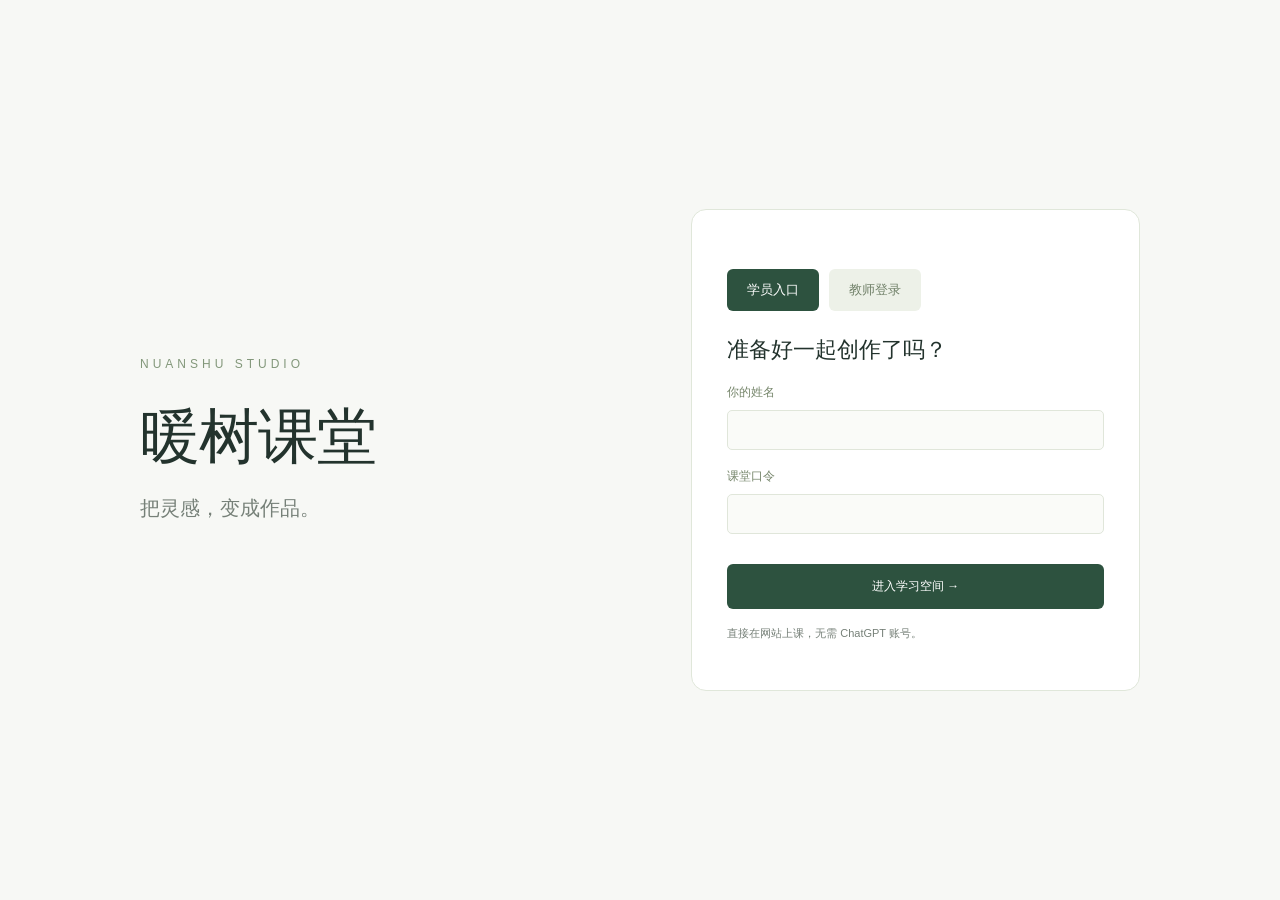
==== classroom/index.html @ 76f98459 "Publish Nuanshu classroom independent login and live teaching entrance" ====
<!doctype html><html lang="zh-CN"><head><meta charset="utf-8"><meta name="viewport" content="width=device-width,initial-scale=1"><meta name="referrer" content="no-referrer"><title>暖树课堂 · AI服装设计</title>  <script type="module" crossorigin src="./assets/index-98ZUs5tJ.js"></script>
  <link rel="stylesheet" crossorigin href="./assets/index-fP3_48GQ.css">
</head><body><div id="root"></div></body></html>
---- classroom/assets/index-fP3_48GQ.css ----
:root{color:#23332d;background:#f7f8f5;font-family:Arial,PingFang SC,Microsoft YaHei,sans-serif}*{box-sizing:border-box}body{margin:0}button,a,input{font:inherit}button,a{transition:all .18s}button{cursor:pointer}button:disabled{opacity:.45;cursor:not-allowed}a{color:inherit;text-decoration:none}button{border:0}h1,h2,h3,p{margin-top:0}p{color:#768078;line-height:1.8}button:focus-visible,a:focus-visible{outline-offset:4px;outline:3px solid #a5c9b7}.shell{min-height:100vh;display:flex}.sidebar{background:#fff;border-right:1px solid #e7ebe5;flex-direction:column;width:230px;padding:35px 22px;display:flex;position:fixed;inset:0 auto 0 0}.brand{color:#275641;align-items:center;gap:13px;margin:0 8px 55px;font:italic 60px Georgia;display:flex}.brand span{letter-spacing:2px;font:600 20px Arial}.brand small{letter-spacing:2px;margin-top:8px;font-size:8px;display:block}.side-label{letter-spacing:1px;color:#a1aaa4;margin:0 14px 18px;font-size:9px}.nav{color:#7b857f;background:0 0;border-radius:7px;align-items:center;gap:12px;width:100%;margin-bottom:8px;padding:16px 14px;font-size:14px;display:flex}.nav svg:last-child{margin-left:auto}.nav.active{color:#285840;background:#e9f0ea}.side-bottom{border-top:1px solid #eee;align-items:center;gap:12px;margin-top:auto;padding-top:22px;font-size:13px;display:flex}.avatar{color:#41624c;background:#e8eee6;border-radius:50%;place-items:center;width:36px;height:36px;display:grid}.side-bottom small,.person small{color:#99a29b;margin-top:6px;font-size:10px;display:block}main{flex:1;min-width:0;margin-left:230px}header{background:#fff;border-bottom:1px solid #e4e8e1;justify-content:space-between;align-items:center;height:77px;padding:0 44px;font-size:12px;display:flex}.muted{color:#929b95}.trial{color:#798479;align-items:center;gap:7px;display:flex}.trial i{background:#93a77b;border-radius:50%;width:6px;height:6px}.content{max-width:1500px;margin:auto;padding:45px 44px}.eyebrow{letter-spacing:2px;color:#6f8c77;margin-bottom:14px;font-size:10px;font-weight:600}h1{letter-spacing:-1px;margin-bottom:12px;font-size:32px;font-weight:500}.page-heading{justify-content:space-between;align-items:center;margin-bottom:28px;display:flex}.page-heading p{margin:0;font-size:12px}.outline-tag{color:#7b887b;border:1px solid #dfe5dc;border-radius:20px;padding:9px 15px;font-size:11px}.hero{background:#e6ece2;border-radius:12px;grid-template-columns:1.1fr 1fr;min-height:337px;display:grid;overflow:hidden}.hero-copy{z-index:1;padding:35px 38px}.hero h2{letter-spacing:1px;margin-bottom:12px;font-size:35px;font-weight:500;line-height:1.5}.hero h2 span{letter-spacing:2px;white-space:nowrap;margin-left:16px;font-size:9px}.hero p{color:#78846e;font-size:12px}.hero button,.primary{color:#fff;background:#2d523f;border-radius:6px;justify-content:center;align-items:center;gap:22px;padding:14px 21px;font-size:12px;display:inline-flex}.hero button:hover,.primary:hover{background:#42694f}.hero-meta{color:#84917e;gap:18px;margin-top:22px;font-size:9px;display:flex}.art{background:radial-gradient(at 55% 30%,#f3f4e8 0,#d8e2d1 66%,#c2cfb8 100%);position:relative;overflow:hidden}.fabric{background:linear-gradient(98deg,#455e41,#a4b598 25%,#f3f5df 39%,#78956c 50%,#cad6ba 65%,#637854 82%,#b6c6a5);border-radius:60% 15% 60% 30%;width:160px;height:340px;position:absolute;top:10px;left:35%;transform:rotate(25deg);box-shadow:20px 30px 40px #40523c35}.f2{filter:brightness(1.12);width:120px;top:75px;left:17%;transform:rotate(-24deg)}.f3{width:100px;top:140px;left:57%;transform:rotate(58deg)}.art-label{letter-spacing:3px;color:#4f6547;font-size:10px;line-height:1.8;position:absolute;top:22px;right:20px}.art-no{letter-spacing:2px;color:#4e6746;font-size:8px;position:absolute;bottom:20px;left:25px}.section-heading{justify-content:space-between;align-items:center;margin:33px 0 18px;display:flex}.section-heading h2{margin:0;font-size:17px;font-weight:500}.section-heading h2 span{letter-spacing:1.4px;color:#9aa397;margin-left:15px;font-size:8px}.section-heading>span{color:#96a08f;font-size:10px}.lessons{grid-template-columns:repeat(3,1fr);gap:16px;display:grid}.lesson{text-align:left;background:#fff;border:1px solid #e4e9df;border-radius:9px;padding:22px;transition:transform .2s}.lesson:hover{border-color:#a2b69b;transform:translateY(-3px)}.lesson-top{color:#869b7c;letter-spacing:1.6px;justify-content:space-between;align-items:center;margin-bottom:23px;font-size:10px;display:flex}.lesson h3{margin-bottom:8px;font-size:17px;font-weight:500}.lesson p{font-size:10px}.lesson-bottom{color:#8c9886;border-top:1px solid #eef0eb;justify-content:space-between;margin-top:20px;padding-top:15px;font-size:9px;display:flex}.lesson-bottom span{align-items:center;gap:5px;display:flex}.info-row{color:#819275;border:1px solid #e3e7dd;border-radius:8px;align-items:center;gap:20px;margin-top:25px;padding:21px;display:flex}.info-row h3{margin:0 0 4px;font-size:12px}.info-row p{margin:0;font-size:10px}.info-row button{color:#4b6742;background:0 0;gap:8px;margin-left:auto;font-size:11px;display:flex}footer{letter-spacing:2px;color:#a2aba0;justify-content:space-between;padding:20px 44px 25px;font-size:9px;display:flex}.notice{color:#785d2c;background:#fff2d8;border-radius:7px;justify-content:space-between;gap:15px;margin:15px 35px 0;padding:15px;font-size:13px;display:flex}.notice button{white-space:nowrap;background:0 0}.classroom{padding:28px 35px}.back{color:#7c897c;background:0 0;align-items:center;gap:6px;margin-bottom:24px;font-size:11px;display:flex}.class-title{justify-content:space-between;align-items:center;display:flex}.class-title h1{font-size:27px}.pill{color:#778970;background:#e8eee3;border-radius:20px;padding:8px 12px;font-size:10px}.room-grid{grid-template-columns:minmax(0,1fr) 255px;gap:20px;margin-top:18px;display:grid}.stage{background:#172a23;border-radius:10px;min-height:440px;position:relative;overflow:hidden}.stage-empty{color:#a3b4a9;text-align:center;flex-direction:column;justify-content:center;align-items:center;padding:25px;display:flex;position:absolute;inset:0}.stage-empty h2{color:#e6eee6;margin-top:25px;font-size:22px;font-weight:400}.stage-empty p{font-size:11px}.stage-empty span{letter-spacing:2px;margin-top:20px;font-size:8px}.controls{background:#fff;border:1px solid #e7ebe2;border-radius:9px;justify-content:space-around;margin-top:12px;padding:12px 5px;display:flex}.controls button{color:#62715e;background:0 0;flex-direction:column;align-items:center;gap:8px;font-size:9px;display:flex}.controls svg{width:19px}.controls .leave{color:#a97168}.controls .on{color:#1c963f}.help{margin-top:13px;font-size:10px}.join-panel{background:#fff;border:1px solid #e4e8df;border-radius:10px;padding:25px 20px}.join-panel h2{margin:20px 0;font-size:19px}.join-panel label{color:#869080;margin:18px 0;font-size:11px;display:block}input{color:#384d35;background:#fafbf8;border:1px solid #e0e6da;border-radius:5px;width:100%;margin-top:9px;padding:12px;font-size:12px}.join-panel .primary,.secondary{width:100%;margin:6px 0}.secondary{color:#687b5f;background:#fff;border:1px solid #dfe6d9;border-radius:5px;padding:12px;font-size:12px}.small{margin-top:15px;font-size:11px}.divider{background:#eee;height:1px;margin:26px 0}.join-panel h3{font-size:12px}.meter{background:#e4eada;border-radius:10px;height:8px;margin:20px 0;overflow:hidden}.meter i{background:#648a52;height:100%;transition:width .1s;display:block}.narrow{max-width:900px}.settings-card{background:#fff;border:1px solid #e2e7dc;border-radius:10px;margin:24px 0;padding:30px}.settings-card h2{margin-top:20px;font-size:21px}.settings-card p,.settings-card li{color:#7e8978;font-size:13px;line-height:1.9}.settings-card ol{padding-left:20px}.person{align-items:center;gap:10px;margin:16px 0;font-size:12px;display:flex}#remote-streams{z-index:1;flex-wrap:wrap;gap:4px;display:flex;position:relative}#remote-streams .remote{background:#16251d;width:48%;height:160px}#remote-streams .screen{width:100%;height:440px}#local-video:not(:empty){z-index:3;background:#203d2b;width:150px;height:100px;position:absolute;bottom:12px;right:12px}.stage:fullscreen{height:100vh}.stage:fullscreen .screen{height:100vh}@media (width>=1600px){.content{padding-top:60px}.hero{min-height:390px}.hero-copy{padding:45px}}@media (width<=1150px){.sidebar{width:190px;padding:30px 15px}main{margin-left:190px}.content{padding:30px 25px}.hero-copy{padding:28px}.hero h2{font-size:28px}.room-grid{grid-template-columns:1fr}.join-panel{max-width:none}.outline-tag{display:none}}@media (width<=720px){.sidebar{border-bottom:1px solid #eee;flex-direction:row;align-items:center;gap:4px;width:100%;padding:15px;position:static}.brand{gap:7px;margin:0 auto 0 0;font-size:33px}.brand span{letter-spacing:0;font-size:14px}.brand small{letter-spacing:1px;margin-top:4px;font-size:6px}.side-label,.side-bottom,.nav svg{display:none}.nav{width:auto;margin:0;padding:9px 7px;font-size:10px}.shell{display:block}main{margin:0}header{height:55px;padding:0 20px;font-size:10px}.content{padding:30px 20px}h1{font-size:26px}.page-heading p{font-size:10px}.hero{grid-template-columns:1fr}.hero-copy{padding:25px}.art{height:220px}.fabric{top:-70px}.f2{top:-10px}.f3{top:40px}.hero-meta{gap:14px;font-size:8px}.section-heading h2 span{display:none}.lessons{grid-template-columns:1fr 1fr;gap:10px}.lesson{padding:17px 13px}.lesson h3{font-size:14px}.lesson p{min-height:32px;font-size:9px}.lesson-bottom{gap:5px;font-size:8px}.lesson-bottom span:first-child{display:none}.info-row{gap:12px;padding:15px}.info-row p{font-size:9px}.info-row button{white-space:nowrap;font-size:9px}.classroom{padding:25px 16px}.stage{min-height:330px}.stage-empty h2{font-size:18px}.stage-empty p{font-size:10px}.class-title h1{font-size:22px}footer{letter-spacing:1px;padding:20px;font-size:7px}.notice{margin:12px 15px}.settings-card{padding:22px}}.archive-teaser{background:#fff;border:1px solid #e4e9df;border-radius:10px;justify-content:space-between;align-items:center;gap:25px;padding:30px;display:flex}.archive-teaser h2{margin:14px 0;font-size:23px;font-weight:400}.archive-teaser p{margin-bottom:0;font-size:12px}.archive-teaser button{white-space:nowrap}.empty-archive{color:#82967b;text-align:center;background:#fff;border:1px solid #e0e8dc;border-radius:12px;flex-direction:column;justify-content:center;align-items:center;min-height:330px;padding:45px;display:flex}.empty-archive h2{color:#344b32;margin-top:24px;font-size:22px;font-weight:400}.empty-archive p{font-size:12px}.empty-archive .secondary{max-width:220px}.archive-flow{gap:20px;margin:16px 0 25px;font-size:12px;display:flex}.archive-tabs{flex-wrap:wrap;gap:10px;margin:24px 0;display:flex}.archive-tabs button{color:#718169;background:#edf1e8;border-radius:6px;padding:12px 20px;font-size:13px}.archive-tabs .selected{color:#fff;background:#2d523f}.archive-tabs small{opacity:.7;margin-left:10px}.form-grid{grid-template-columns:1fr 1fr;gap:18px;display:grid}.form-grid .wide{grid-column:1/-1}.upload-form label{color:#76846e;font-size:12px}.replay-list{gap:12px;display:grid}.replay-list article{background:#fff;border:1px solid #e4e9df;border-radius:9px;align-items:center;gap:25px;padding:24px;display:flex}.replay-number{color:#b2c0a7;font:30px Georgia}.replay-list h3{margin:10px 0 0;font-size:17px;font-weight:500}.replay-list .eyebrow{letter-spacing:1px;font-size:9px}.replay-list .secondary{white-space:nowrap;align-items:center;gap:8px;width:auto;margin-left:auto;display:flex}.recording-player{color:#fff;background:#182920;border-radius:10px;padding:20px}.recording-player>div{justify-content:space-between;display:flex}.recording-player h2{font-size:16px}.recording-player button{color:#fff;background:0 0;font-size:12px}.recording-player video{background:#000;width:100%;max-height:65vh;display:block}.archive-note{align-items:center;gap:7px;margin-top:24px;display:flex}@media (width<=720px){.archive-teaser{flex-direction:column;align-items:flex-start;padding:23px}.archive-teaser h2{font-size:19px}.empty-archive{padding:25px}.empty-archive h2{font-size:18px}.archive-flow{gap:9px;font-size:10px}.replay-list article{flex-wrap:wrap;gap:15px;padding:16px}.page-heading .primary{white-space:nowrap;padding:12px;font-size:10px}.replay-list h3{font-size:15px}.page-heading{gap:15px}}.role-badge{color:#728369;background:#edf1e9;border-radius:5px;margin-bottom:12px;padding:6px 10px;font-size:11px;display:inline-block}.role-badge.teacher{color:#285c37;background:#dcebdc;font-weight:600}.local-screen{z-index:2;background:#14231d;width:100%;height:0;position:relative;overflow:hidden}.local-screen.sharing{height:440px}.sharing-banner{z-index:5;color:#fff;background:#234d39ee;justify-content:space-between;align-items:center;gap:10px;padding:11px 16px;font-size:12px;display:flex;position:absolute;top:0;left:0;right:0}.sharing-banner button{color:#fff;background:#fff2;border-radius:4px;padding:5px 12px}.stage:fullscreen .local-screen.sharing{height:100vh}.end-class{border-top:1px solid #eee;margin-top:25px;padding-top:20px}.end-class p{font-size:11px}.danger{color:#a15243;background:#fbefec;border:1px solid #dfbdb6;border-radius:6px;width:100%;padding:12px;font-size:12px}.stage:has(.local-screen.sharing) #remote-streams .screen{display:none}@media (width<=720px){.local-screen.sharing{height:330px}.sharing-banner{padding:9px;font-size:10px}.help{line-height:1.8}}.login-shell{grid-template-columns:1fr 1fr;align-items:center;gap:8vw;max-width:1100px;min-height:100vh;margin:auto;padding:50px;display:grid}.login-brand span{letter-spacing:4px;color:#82977a;font-size:12px}.login-brand h1{margin-top:25px;font-size:60px}.login-brand p{font-size:20px}.login-card{background:#fff;border:1px solid #e0e7da;border-radius:15px;padding:35px}.login-card label{color:#75856a;margin:18px 0;font-size:12px;display:block}.login-card .primary{width:100%;margin-top:12px}.login-card h2{font-size:22px;font-weight:400}.login-error{color:#ad5443;font-size:12px}.logout-account{color:#70836a;z-index:9;background:#fff;border-radius:4px;padding:5px 10px;font-size:10px;position:fixed;bottom:8px;left:70px}@media (width<=720px){.login-shell{grid-template-columns:1fr;gap:20px;padding:30px 20px}.login-brand h1{font-size:36px}.login-brand p{font-size:16px}.login-card{padding:25px}.logout-account{bottom:8px;left:auto;right:12px}}
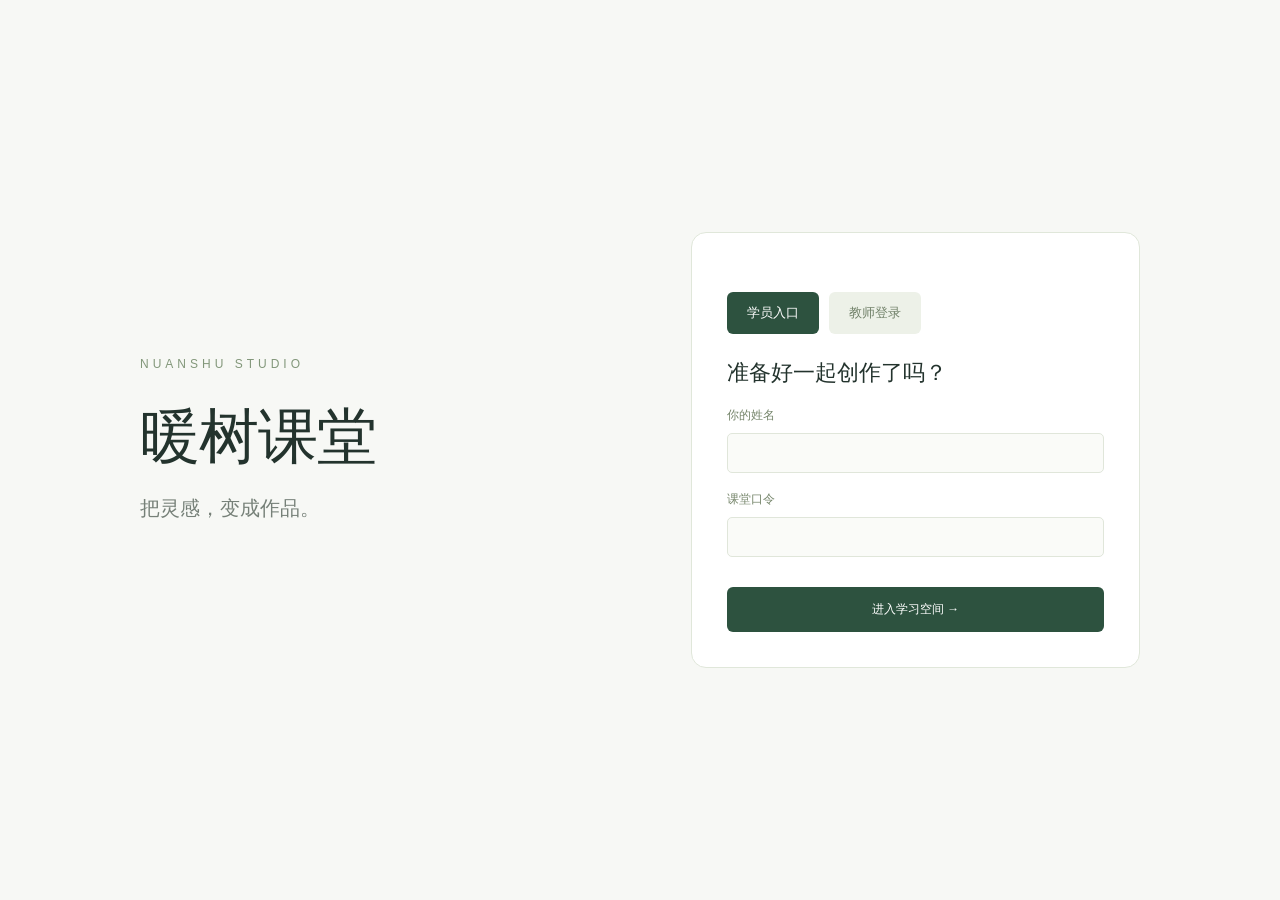
==== commit 71a749c8: "Publish interactive comments, recording controls and cleaner login screen" ====
--- a/classroom/index.html
+++ b/classroom/index.html
@@ -1,3 +1,3 @@
-<!doctype html><html lang="zh-CN"><head><meta charset="utf-8"><meta name="viewport" content="width=device-width,initial-scale=1"><meta name="referrer" content="no-referrer"><title>暖树课堂 · AI服装设计</title>  <script type="module" crossorigin src="./assets/index-98ZUs5tJ.js"></script>
-  <link rel="stylesheet" crossorigin href="./assets/index-fP3_48GQ.css">
+<!doctype html><html lang="zh-CN"><head><meta charset="utf-8"><meta name="viewport" content="width=device-width,initial-scale=1"><meta name="referrer" content="no-referrer"><title>暖树课堂 · AI服装设计</title>  <script type="module" crossorigin src="./assets/index-aK_UL3Me.js"></script>
+  <link rel="stylesheet" crossorigin href="./assets/index-B7ptVGKS.css">
 </head><body><div id="root"></div></body></html>
--- a/classroom/assets/index-B7ptVGKS.css
+++ b/classroom/assets/index-B7ptVGKS.css
@@ -0,0 +1 @@
+:root{color:#23332d;background:#f7f8f5;font-family:Arial,PingFang SC,Microsoft YaHei,sans-serif}*{box-sizing:border-box}body{margin:0}button,a,input{font:inherit}button,a{transition:all .18s}button{cursor:pointer}button:disabled{opacity:.45;cursor:not-allowed}a{color:inherit;text-decoration:none}button{border:0}h1,h2,h3,p{margin-top:0}p{color:#768078;line-height:1.8}button:focus-visible,a:focus-visible{outline-offset:4px;outline:3px solid #a5c9b7}.shell{min-height:100vh;display:flex}.sidebar{background:#fff;border-right:1px solid #e7ebe5;flex-direction:column;width:230px;padding:35px 22px;display:flex;position:fixed;inset:0 auto 0 0}.brand{color:#275641;align-items:center;gap:13px;margin:0 8px 55px;font:italic 60px Georgia;display:flex}.brand span{letter-spacing:2px;font:600 20px Arial}.brand small{letter-spacing:2px;margin-top:8px;font-size:8px;display:block}.side-label{letter-spacing:1px;color:#a1aaa4;margin:0 14px 18px;font-size:9px}.nav{color:#7b857f;background:0 0;border-radius:7px;align-items:center;gap:12px;width:100%;margin-bottom:8px;padding:16px 14px;font-size:14px;display:flex}.nav svg:last-child{margin-left:auto}.nav.active{color:#285840;background:#e9f0ea}.side-bottom{border-top:1px solid #eee;align-items:center;gap:12px;margin-top:auto;padding-top:22px;font-size:13px;display:flex}.avatar{color:#41624c;background:#e8eee6;border-radius:50%;place-items:center;width:36px;height:36px;display:grid}.side-bottom small,.person small{color:#99a29b;margin-top:6px;font-size:10px;display:block}main{flex:1;min-width:0;margin-left:230px}header{background:#fff;border-bottom:1px solid #e4e8e1;justify-content:space-between;align-items:center;height:77px;padding:0 44px;font-size:12px;display:flex}.muted{color:#929b95}.trial{color:#798479;align-items:center;gap:7px;display:flex}.trial i{background:#93a77b;border-radius:50%;width:6px;height:6px}.content{max-width:1500px;margin:auto;padding:45px 44px}.eyebrow{letter-spacing:2px;color:#6f8c77;margin-bottom:14px;font-size:10px;font-weight:600}h1{letter-spacing:-1px;margin-bottom:12px;font-size:32px;font-weight:500}.page-heading{justify-content:space-between;align-items:center;margin-bottom:28px;display:flex}.page-heading p{margin:0;font-size:12px}.outline-tag{color:#7b887b;border:1px solid #dfe5dc;border-radius:20px;padding:9px 15px;font-size:11px}.hero{background:#e6ece2;border-radius:12px;grid-template-columns:1.1fr 1fr;min-height:337px;display:grid;overflow:hidden}.hero-copy{z-index:1;padding:35px 38px}.hero h2{letter-spacing:1px;margin-bottom:12px;font-size:35px;font-weight:500;line-height:1.5}.hero h2 span{letter-spacing:2px;white-space:nowrap;margin-left:16px;font-size:9px}.hero p{color:#78846e;font-size:12px}.hero button,.primary{color:#fff;background:#2d523f;border-radius:6px;justify-content:center;align-items:center;gap:22px;padding:14px 21px;font-size:12px;display:inline-flex}.hero button:hover,.primary:hover{background:#42694f}.hero-meta{color:#84917e;gap:18px;margin-top:22px;font-size:9px;display:flex}.art{background:radial-gradient(at 55% 30%,#f3f4e8 0,#d8e2d1 66%,#c2cfb8 100%);position:relative;overflow:hidden}.fabric{background:linear-gradient(98deg,#455e41,#a4b598 25%,#f3f5df 39%,#78956c 50%,#cad6ba 65%,#637854 82%,#b6c6a5);border-radius:60% 15% 60% 30%;width:160px;height:340px;position:absolute;top:10px;left:35%;transform:rotate(25deg);box-shadow:20px 30px 40px #40523c35}.f2{filter:brightness(1.12);width:120px;top:75px;left:17%;transform:rotate(-24deg)}.f3{width:100px;top:140px;left:57%;transform:rotate(58deg)}.art-label{letter-spacing:3px;color:#4f6547;font-size:10px;line-height:1.8;position:absolute;top:22px;right:20px}.art-no{letter-spacing:2px;color:#4e6746;font-size:8px;position:absolute;bottom:20px;left:25px}.section-heading{justify-content:space-between;align-items:center;margin:33px 0 18px;display:flex}.section-heading h2{margin:0;font-size:17px;font-weight:500}.section-heading h2 span{letter-spacing:1.4px;color:#9aa397;margin-left:15px;font-size:8px}.section-heading>span{color:#96a08f;font-size:10px}.lessons{grid-template-columns:repeat(3,1fr);gap:16px;display:grid}.lesson{text-align:left;background:#fff;border:1px solid #e4e9df;border-radius:9px;padding:22px;transition:transform .2s}.lesson:hover{border-color:#a2b69b;transform:translateY(-3px)}.lesson-top{color:#869b7c;letter-spacing:1.6px;justify-content:space-between;align-items:center;margin-bottom:23px;font-size:10px;display:flex}.lesson h3{margin-bottom:8px;font-size:17px;font-weight:500}.lesson p{font-size:10px}.lesson-bottom{color:#8c9886;border-top:1px solid #eef0eb;justify-content:space-between;margin-top:20px;padding-top:15px;font-size:9px;display:flex}.lesson-bottom span{align-items:center;gap:5px;display:flex}.info-row{color:#819275;border:1px solid #e3e7dd;border-radius:8px;align-items:center;gap:20px;margin-top:25px;padding:21px;display:flex}.info-row h3{margin:0 0 4px;font-size:12px}.info-row p{margin:0;font-size:10px}.info-row button{color:#4b6742;background:0 0;gap:8px;margin-left:auto;font-size:11px;display:flex}footer{letter-spacing:2px;color:#a2aba0;justify-content:space-between;padding:20px 44px 25px;font-size:9px;display:flex}.notice{color:#785d2c;background:#fff2d8;border-radius:7px;justify-content:space-between;gap:15px;margin:15px 35px 0;padding:15px;font-size:13px;display:flex}.notice button{white-space:nowrap;background:0 0}.classroom{padding:28px 35px}.back{color:#7c897c;background:0 0;align-items:center;gap:6px;margin-bottom:24px;font-size:11px;display:flex}.class-title{justify-content:space-between;align-items:center;display:flex}.class-title h1{font-size:27px}.pill{color:#778970;background:#e8eee3;border-radius:20px;padding:8px 12px;font-size:10px}.room-grid{grid-template-columns:minmax(0,1fr) 255px;gap:20px;margin-top:18px;display:grid}.stage{background:#172a23;border-radius:10px;min-height:440px;position:relative;overflow:hidden}.stage-empty{color:#a3b4a9;text-align:center;flex-direction:column;justify-content:center;align-items:center;padding:25px;display:flex;position:absolute;inset:0}.stage-empty h2{color:#e6eee6;margin-top:25px;font-size:22px;font-weight:400}.stage-empty p{font-size:11px}.stage-empty span{letter-spacing:2px;margin-top:20px;font-size:8px}.controls{background:#fff;border:1px solid #e7ebe2;border-radius:9px;justify-content:space-around;margin-top:12px;padding:12px 5px;display:flex}.controls button{color:#62715e;background:0 0;flex-direction:column;align-items:center;gap:8px;font-size:9px;display:flex}.controls svg{width:19px}.controls .leave{color:#a97168}.controls .on{color:#1c963f}.help{margin-top:13px;font-size:10px}.join-panel{background:#fff;border:1px solid #e4e8df;border-radius:10px;padding:25px 20px}.join-panel h2{margin:20px 0;font-size:19px}.join-panel label{color:#869080;margin:18px 0;font-size:11px;display:block}input{color:#384d35;background:#fafbf8;border:1px solid #e0e6da;border-radius:5px;width:100%;margin-top:9px;padding:12px;font-size:12px}.join-panel .primary,.secondary{width:100%;margin:6px 0}.secondary{color:#687b5f;background:#fff;border:1px solid #dfe6d9;border-radius:5px;padding:12px;font-size:12px}.small{margin-top:15px;font-size:11px}.divider{background:#eee;height:1px;margin:26px 0}.join-panel h3{font-size:12px}.meter{background:#e4eada;border-radius:10px;height:8px;margin:20px 0;overflow:hidden}.meter i{background:#648a52;height:100%;transition:width .1s;display:block}.narrow{max-width:900px}.settings-card{background:#fff;border:1px solid #e2e7dc;border-radius:10px;margin:24px 0;padding:30px}.settings-card h2{margin-top:20px;font-size:21px}.settings-card p,.settings-card li{color:#7e8978;font-size:13px;line-height:1.9}.settings-card ol{padding-left:20px}.person{align-items:center;gap:10px;margin:16px 0;font-size:12px;display:flex}#remote-streams{z-index:1;flex-wrap:wrap;gap:4px;display:flex;position:relative}#remote-streams .remote{background:#16251d;width:48%;height:160px}#remote-streams .screen{width:100%;height:440px}#local-video:not(:empty){z-index:3;background:#203d2b;width:150px;height:100px;position:absolute;bottom:12px;right:12px}.stage:fullscreen{height:100vh}.stage:fullscreen .screen{height:100vh}@media (width>=1600px){.content{padding-top:60px}.hero{min-height:390px}.hero-copy{padding:45px}}@media (width<=1150px){.sidebar{width:190px;padding:30px 15px}main{margin-left:190px}.content{padding:30px 25px}.hero-copy{padding:28px}.hero h2{font-size:28px}.room-grid{grid-template-columns:1fr}.join-panel{max-width:none}.outline-tag{display:none}}@media (width<=720px){.sidebar{border-bottom:1px solid #eee;flex-direction:row;align-items:center;gap:4px;width:100%;padding:15px;position:static}.brand{gap:7px;margin:0 auto 0 0;font-size:33px}.brand span{letter-spacing:0;font-size:14px}.brand small{letter-spacing:1px;margin-top:4px;font-size:6px}.side-label,.side-bottom,.nav svg{display:none}.nav{width:auto;margin:0;padding:9px 7px;font-size:10px}.shell{display:block}main{margin:0}header{height:55px;padding:0 20px;font-size:10px}.content{padding:30px 20px}h1{font-size:26px}.page-heading p{font-size:10px}.hero{grid-template-columns:1fr}.hero-copy{padding:25px}.art{height:220px}.fabric{top:-70px}.f2{top:-10px}.f3{top:40px}.hero-meta{gap:14px;font-size:8px}.section-heading h2 span{display:none}.lessons{grid-template-columns:1fr 1fr;gap:10px}.lesson{padding:17px 13px}.lesson h3{font-size:14px}.lesson p{min-height:32px;font-size:9px}.lesson-bottom{gap:5px;font-size:8px}.lesson-bottom span:first-child{display:none}.info-row{gap:12px;padding:15px}.info-row p{font-size:9px}.info-row button{white-space:nowrap;font-size:9px}.classroom{padding:25px 16px}.stage{min-height:330px}.stage-empty h2{font-size:18px}.stage-empty p{font-size:10px}.class-title h1{font-size:22px}footer{letter-spacing:1px;padding:20px;font-size:7px}.notice{margin:12px 15px}.settings-card{padding:22px}}.archive-teaser{background:#fff;border:1px solid #e4e9df;border-radius:10px;justify-content:space-between;align-items:center;gap:25px;padding:30px;display:flex}.archive-teaser h2{margin:14px 0;font-size:23px;font-weight:400}.archive-teaser p{margin-bottom:0;font-size:12px}.archive-teaser button{white-space:nowrap}.empty-archive{color:#82967b;text-align:center;background:#fff;border:1px solid #e0e8dc;border-radius:12px;flex-direction:column;justify-content:center;align-items:center;min-height:330px;padding:45px;display:flex}.empty-archive h2{color:#344b32;margin-top:24px;font-size:22px;font-weight:400}.empty-archive p{font-size:12px}.empty-archive .secondary{max-width:220px}.archive-flow{gap:20px;margin:16px 0 25px;font-size:12px;display:flex}.archive-tabs{flex-wrap:wrap;gap:10px;margin:24px 0;display:flex}.archive-tabs button{color:#718169;background:#edf1e8;border-radius:6px;padding:12px 20px;font-size:13px}.archive-tabs .selected{color:#fff;background:#2d523f}.archive-tabs small{opacity:.7;margin-left:10px}.form-grid{grid-template-columns:1fr 1fr;gap:18px;display:grid}.form-grid .wide{grid-column:1/-1}.upload-form label{color:#76846e;font-size:12px}.replay-list{gap:12px;display:grid}.replay-list article{background:#fff;border:1px solid #e4e9df;border-radius:9px;align-items:center;gap:25px;padding:24px;display:flex}.replay-number{color:#b2c0a7;font:30px Georgia}.replay-list h3{margin:10px 0 0;font-size:17px;font-weight:500}.replay-list .eyebrow{letter-spacing:1px;font-size:9px}.replay-list .secondary{white-space:nowrap;align-items:center;gap:8px;width:auto;margin-left:auto;display:flex}.recording-player{color:#fff;background:#182920;border-radius:10px;padding:20px}.recording-player>div{justify-content:space-between;display:flex}.recording-player h2{font-size:16px}.recording-player button{color:#fff;background:0 0;font-size:12px}.recording-player video{background:#000;width:100%;max-height:65vh;display:block}.archive-note{align-items:center;gap:7px;margin-top:24px;display:flex}@media (width<=720px){.archive-teaser{flex-direction:column;align-items:flex-start;padding:23px}.archive-teaser h2{font-size:19px}.empty-archive{padding:25px}.empty-archive h2{font-size:18px}.archive-flow{gap:9px;font-size:10px}.replay-list article{flex-wrap:wrap;gap:15px;padding:16px}.page-heading .primary{white-space:nowrap;padding:12px;font-size:10px}.replay-list h3{font-size:15px}.page-heading{gap:15px}}.role-badge{color:#728369;background:#edf1e9;border-radius:5px;margin-bottom:12px;padding:6px 10px;font-size:11px;display:inline-block}.role-badge.teacher{color:#285c37;background:#dcebdc;font-weight:600}.local-screen{z-index:2;background:#14231d;width:100%;height:0;position:relative;overflow:hidden}.local-screen.sharing{height:440px}.sharing-banner{z-index:5;color:#fff;background:#234d39ee;justify-content:space-between;align-items:center;gap:10px;padding:11px 16px;font-size:12px;display:flex;position:absolute;top:0;left:0;right:0}.sharing-banner button{color:#fff;background:#fff2;border-radius:4px;padding:5px 12px}.stage:fullscreen .local-screen.sharing{height:100vh}.end-class{border-top:1px solid #eee;margin-top:25px;padding-top:20px}.end-class p{font-size:11px}.danger{color:#a15243;background:#fbefec;border:1px solid #dfbdb6;border-radius:6px;width:100%;padding:12px;font-size:12px}.stage:has(.local-screen.sharing) #remote-streams .screen{display:none}@media (width<=720px){.local-screen.sharing{height:330px}.sharing-banner{padding:9px;font-size:10px}.help{line-height:1.8}}.login-shell{grid-template-columns:1fr 1fr;align-items:center;gap:8vw;max-width:1100px;min-height:100vh;margin:auto;padding:50px;display:grid}.login-brand span{letter-spacing:4px;color:#82977a;font-size:12px}.login-brand h1{margin-top:25px;font-size:60px}.login-brand p{font-size:20px}.login-card{background:#fff;border:1px solid #e0e7da;border-radius:15px;padding:35px}.login-card label{color:#75856a;margin:18px 0;font-size:12px;display:block}.login-card .primary{width:100%;margin-top:12px}.login-card h2{font-size:22px;font-weight:400}.login-error{color:#ad5443;font-size:12px}.logout-account{color:#70836a;z-index:9;background:#fff;border-radius:4px;padding:5px 10px;font-size:10px;position:fixed;bottom:8px;left:70px}@media (width<=720px){.login-shell{grid-template-columns:1fr;gap:20px;padding:30px 20px}.login-brand h1{font-size:36px}.login-brand p{font-size:16px}.login-card{padding:25px}.logout-account{bottom:8px;left:auto;right:12px}}.reservation-form,.reservation-card,.invitation-box{background:#fff;border:1px solid #dde5dc;border-radius:12px;margin:20px 0;padding:28px}.reservation-form label,.invitation-box label{color:#455b4d;margin-bottom:16px;font-size:13px;display:block}.reservation-form input,.reservation-form textarea,.invitation-box textarea,.join-panel select{color:#23332d;width:100%;font:inherit;background:#fbfcfa;border:1px solid #d9e2d8;border-radius:6px;margin-top:8px;padding:12px;display:block}.schedule-fields{grid-template-columns:1fr 1fr 2fr 1fr;gap:15px;display:grid}.schedule-actions{flex-wrap:wrap;gap:10px;display:flex}.schedule-actions button{width:auto;margin:0}.schedule-date{font-size:14px}.course-description{white-space:pre-wrap}.course-code{background:#f1f6ed;border-radius:6px;margin:18px 0;padding:13px;font-size:13px}.course-code code{letter-spacing:2px;color:#24563c;margin-left:12px;font-size:17px}.schedule-message{color:#335b3b;background:#e6f0e2;border-radius:7px;padding:14px 18px}.schedule-shortcut{justify-content:space-between;align-items:center;gap:16px;margin:0 0 20px;font-size:13px;display:flex}.schedule-shortcut button{white-space:nowrap;width:auto;margin:0}.student-course{background:#eff4e9;border-radius:10px;margin:12px 0 22px;padding:18px}.student-course p{white-space:pre-wrap;margin:8px 0 0;font-size:12px}.room-grid{padding-top:42px;position:relative}.resize-room{color:#2d563e;background:#fff;border:1px solid #cad9cc;border-radius:6px;padding:8px 15px;font-size:12px;position:absolute;top:0;right:0}.attendance-strip{background:#fff;border:1px solid #e2e9dd;border-radius:8px;margin:12px 0;padding:14px 16px;font-size:12px}.attendance-strip>span{color:#748270;margin-left:14px}.attendance-people{flex-wrap:wrap;gap:8px;max-height:160px;margin-top:10px;display:flex;overflow:auto}.attendee{overflow-wrap:anywhere;background:#f1f4ef;border-radius:20px;align-items:center;gap:7px;max-width:100%;padding:5px 10px 5px 5px;display:inline-flex}.attendee i{background:#dfe9d7;border-radius:50%;flex-shrink:0;justify-content:center;align-items:center;width:27px;height:27px;font-size:10px;font-style:normal;display:inline-flex}.teacher-attendee{color:#276247;background:#e7f1e9}.compact-classroom .room-grid{z-index:50;background:#f7f8f5;border:1px solid #c3d2c6;border-radius:14px;width:min(440px,100vw - 24px);max-height:90vh;padding:44px 12px 12px;display:block;position:fixed;bottom:20px;right:20px;overflow:auto;box-shadow:0 14px 60px #152d3b55}.compact-classroom .resize-room{top:8px;right:12px}.compact-classroom .join-panel,.compact-classroom .help{display:none}.compact-classroom .stage,.compact-classroom .stage-empty,.compact-classroom .local-screen.sharing{height:220px;min-height:0}.compact-classroom .stage-empty h2{margin:12px 0;font-size:16px}.compact-classroom .stage-empty p,.compact-classroom .stage-empty>span{display:none}.compact-classroom .remote.screen{height:220px;min-height:0}.compact-classroom .controls{flex-wrap:wrap;gap:4px;padding:6px 0}.compact-classroom .controls button{padding:7px;font-size:10px}.compact-classroom .controls svg{width:16px;height:16px}.compact-classroom .attendance-strip{margin:8px 0;padding:10px}.compact-classroom .attendance-people{max-height:76px}.compact-classroom .sharing-banner{padding:5px 9px;font-size:10px}.compact-classroom #local-video{width:90px;height:68px}@media (width<=720px){.schedule-fields{grid-template-columns:1fr 1fr}.reservation-form,.reservation-card,.invitation-box{padding:18px}.schedule-shortcut{flex-direction:column;align-items:flex-start}.compact-classroom .room-grid{bottom:10px;right:12px}.reservations .page-heading{flex-direction:column;gap:16px}}.compact-classroom #remote-streams .screen{height:220px}.compact-classroom .stage:fullscreen{height:100vh}.compact-classroom .stage:fullscreen .local-screen.sharing{height:100vh}.compact-classroom .stage:fullscreen #remote-streams .screen{height:100vh}.modal-backdrop{z-index:200;background:#14271dc4;place-items:center;padding:22px;display:grid;position:fixed;inset:0}.record-modal{background:#fff;border-radius:16px;max-width:480px;padding:30px;box-shadow:0 20px 80px #0004}.record-modal h2{font-size:23px}.record-modal p{font-size:13px}.record-modal .primary{width:100%;margin:12px 0}.recording-status{color:#8b5937;background:#f4eadf;border-radius:6px;justify-content:space-between;align-items:center;gap:15px;padding:10px 14px;font-size:12px;display:flex}.recording-status button{color:#9b4e3e;background:#fff;border-radius:5px;padding:8px 12px}.class-comments{background:#fff;border:1px solid #dde6d9;border-radius:10px;margin-top:16px;padding:16px}.comment-heading{justify-content:space-between;align-items:center;font-size:14px;display:flex}.comment-heading button{color:#6d7d63;background:#eef3e9;border-radius:4px;padding:6px 10px;font-size:11px}.comment-messages{min-height:100px;max-height:250px;margin:15px 0;overflow:auto}.comment-messages article{border-bottom:1px solid #edf0e9;padding:10px 0}.comment-messages article>div{justify-content:space-between;gap:10px;font-size:11px;display:flex}.comment-messages time{color:#91a08a}.comment-messages p{white-space:pre-wrap;overflow-wrap:anywhere;color:#4d6147;margin:8px 0;font-size:13px}.class-comments textarea{width:100%;font:inherit;resize:vertical;border:1px solid #d9e4d2;border-radius:6px;padding:10px;font-size:13px}.class-comments form>div{justify-content:space-between;align-items:center;margin-top:8px;display:flex}.class-comments form span{color:#8d9a85;font-size:10px}.class-comments .primary{padding:9px 18px}.sr-only{clip:rect(0,0,0,0);width:1px;height:1px;position:absolute;overflow:hidden}.compact-classroom .comment-messages{min-height:45px;max-height:120px}.compact-classroom .class-comments{padding:10px}.replay-result{background:#edf4e7;border-radius:10px;margin:20px 35px;padding:20px;font-size:13px}.replay-result p{font-size:12px}.replay-result a{overflow-wrap:anywhere;color:#397d55}.replay-result button{max-width:180px;display:block}.replay-share{color:#3d7c57;margin-top:10px;font-size:11px;display:inline-block}
